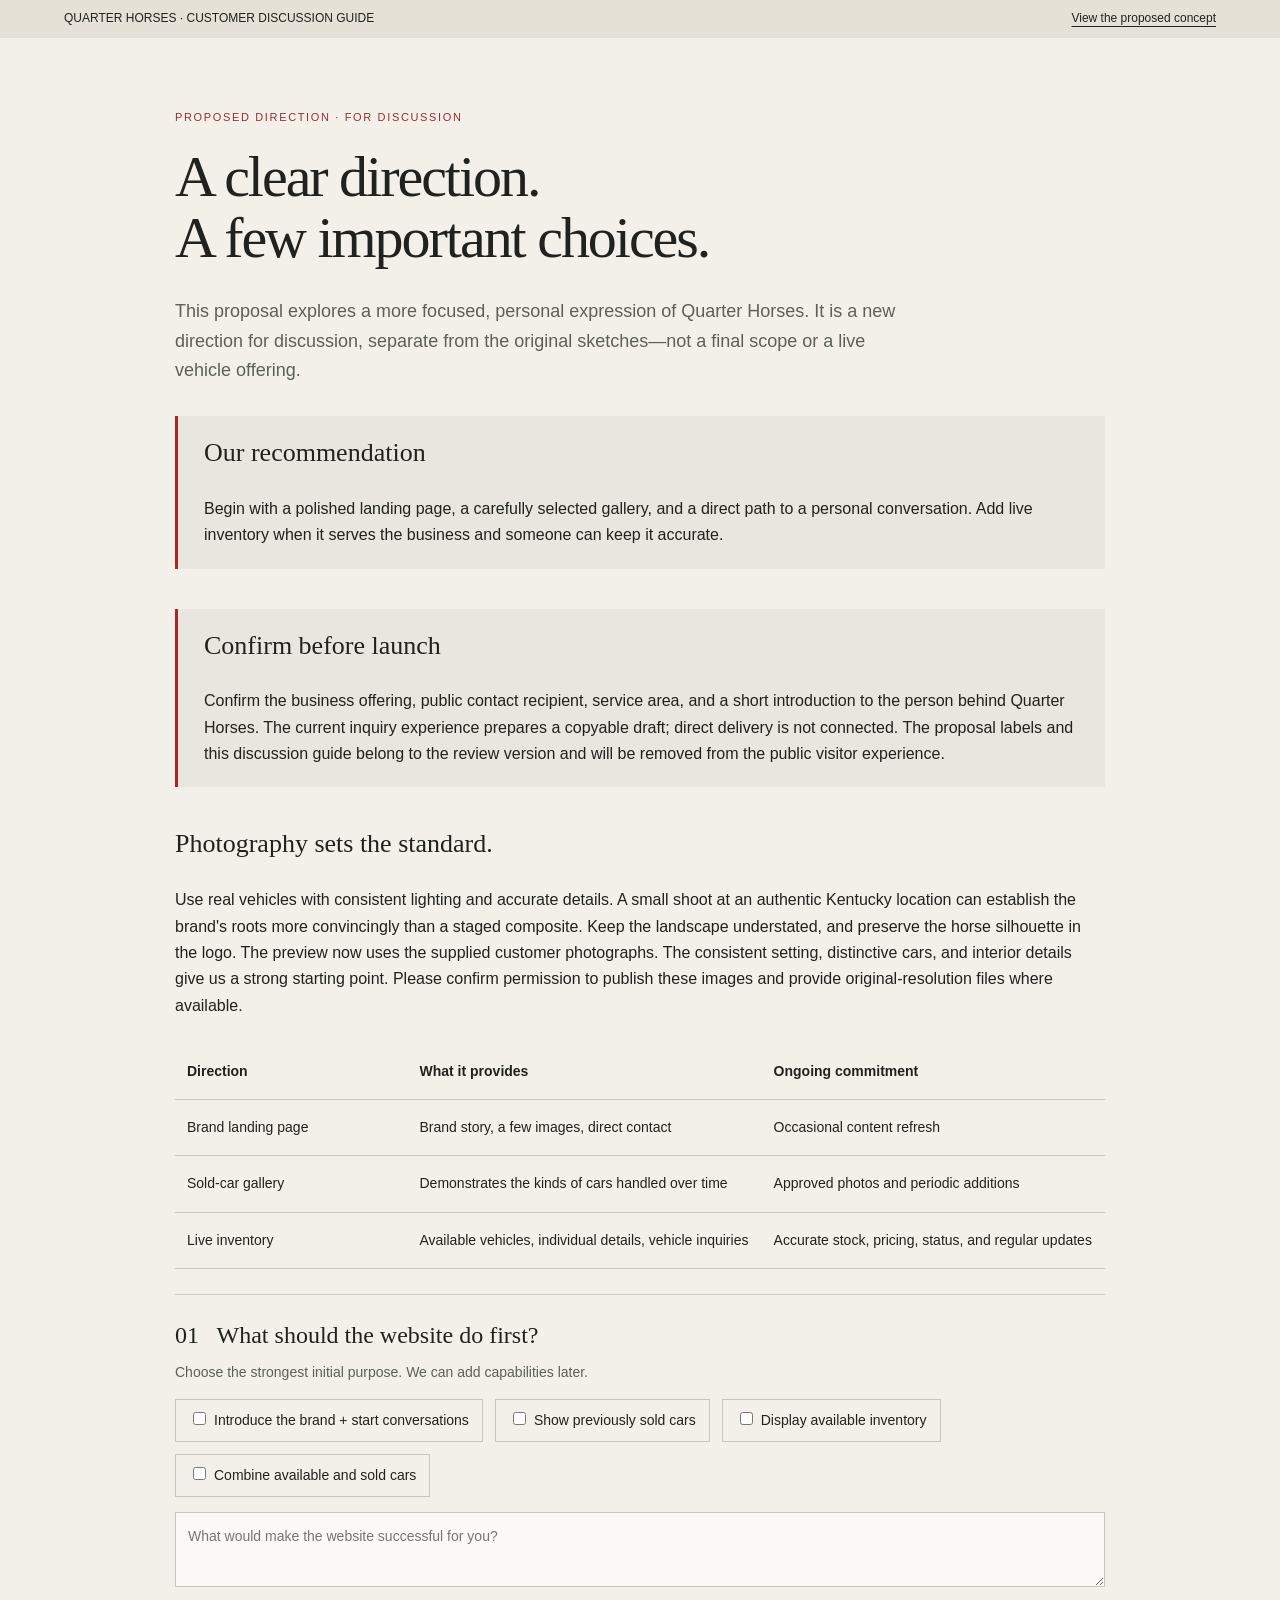
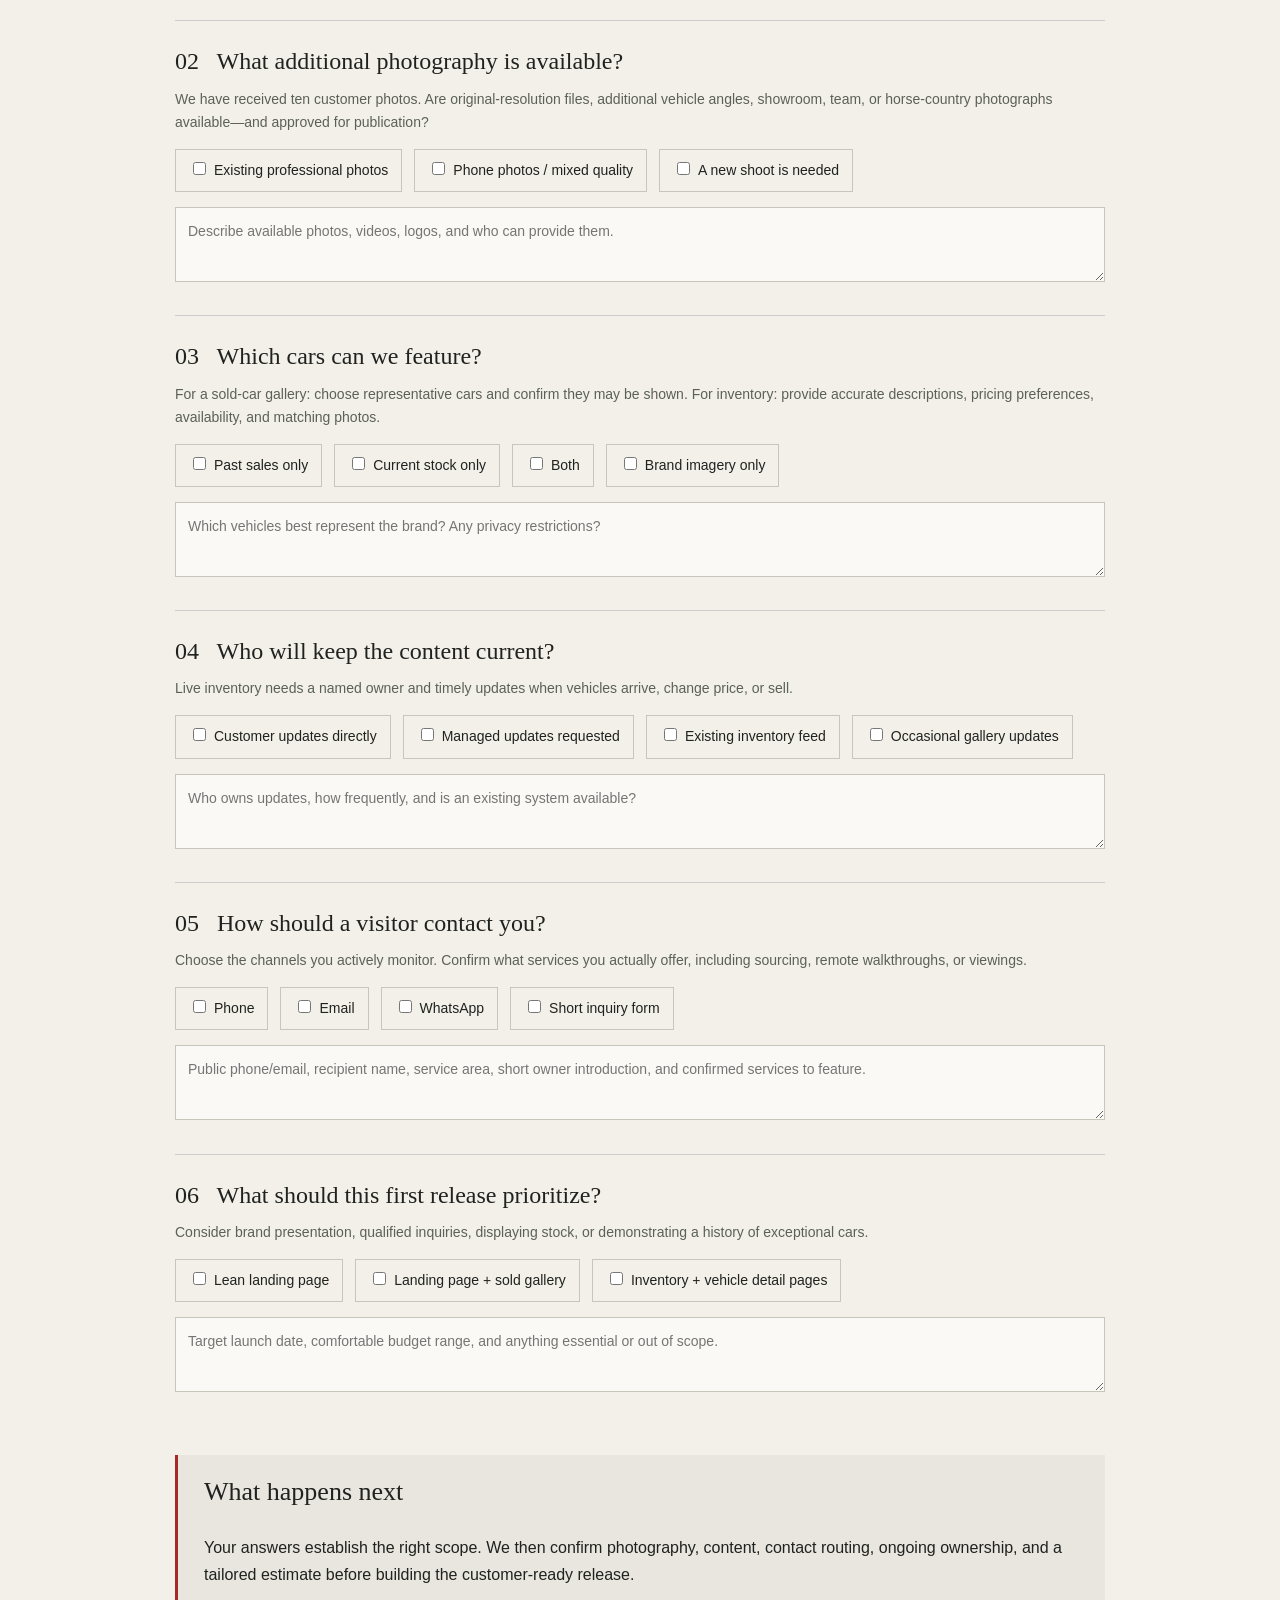
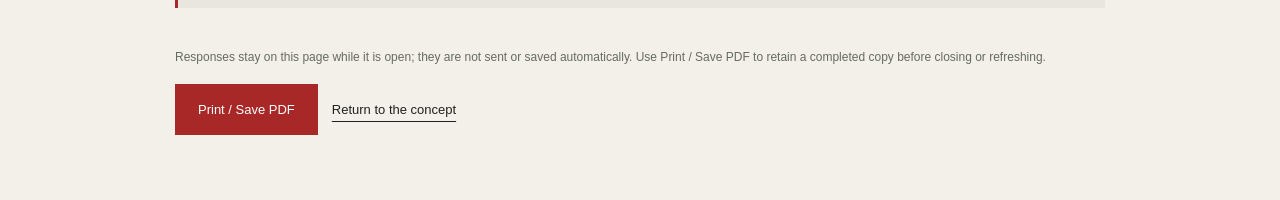
==== questionnaire.html @ f3ce4d05 "Update Quarter Horses with customer gallery and compact design Replace the homepage with the latest " ====
<!doctype html><html lang="en"><head><meta charset="utf-8"><meta name="viewport" content="width=device-width, initial-scale=1"><meta name="robots" content="noindex"><link rel="stylesheet" href="style.css"><title>Quarter Horses — Customer Discussion Guide</title></head><body><div class="review"><span>QUARTER HORSES · CUSTOMER DISCUSSION GUIDE</span><a href="index.html">View the proposed concept</a></div><main class="sheet"><span class="review-label">Proposed direction · For discussion</span><h1>A clear direction.<br>A few important choices.</h1><p class="lead">This proposal explores a more focused, personal expression of Quarter Horses. It is a new direction for discussion, separate from the original sketches—not a final scope or a live vehicle offering.</p><div class="recommend"><h3>Our recommendation</h3><p>Begin with a polished landing page, a carefully selected gallery, and a direct path to a personal conversation. Add live inventory when it serves the business and someone can keep it accurate.</p></div><div class="recommend"><h3>Confirm before launch</h3><p>Confirm the business offering, public contact recipient, service area, and a short introduction to the person behind Quarter Horses. The current inquiry experience prepares a copyable draft; direct delivery is not connected. The proposal labels and this discussion guide belong to the review version and will be removed from the public visitor experience.</p></div><h3>Photography sets the standard.</h3><p>Use real vehicles with consistent lighting and accurate details. A small shoot at an authentic Kentucky location can establish the brand's roots more convincingly than a staged composite. Keep the landscape understated, and preserve the horse silhouette in the logo. The preview now uses the supplied customer photographs. The consistent setting, distinctive cars, and interior details give us a strong starting point. Please confirm permission to publish these images and provide original-resolution files where available.</p><table class="scope"><thead><tr><th>Direction</th><th>What it provides</th><th>Ongoing commitment</th></tr></thead><tbody><tr><td>Brand landing page</td><td>Brand story, a few images, direct contact</td><td>Occasional content refresh</td></tr><tr><td>Sold-car gallery</td><td>Demonstrates the kinds of cars handled over time</td><td>Approved photos and periodic additions</td></tr><tr><td>Live inventory</td><td>Available vehicles, individual details, vehicle inquiries</td><td>Accurate stock, pricing, status, and regular updates</td></tr></tbody></table><section class="question" id="question-1"><h3>01 &nbsp; What should the website do first?</h3><p>Choose the strongest initial purpose. We can add capabilities later.</p><div class="choices"><label><input type="checkbox" name="q1" value="Introduce the brand + start conversations">Introduce the brand + start conversations</label><label><input type="checkbox" name="q1" value="Show previously sold cars">Show previously sold cars</label><label><input type="checkbox" name="q1" value="Display available inventory">Display available inventory</label><label><input type="checkbox" name="q1" value="Combine available and sold cars">Combine available and sold cars</label></div><textarea aria-label="Additional details for question 1" placeholder="What would make the website successful for you?"></textarea></section><section class="question" id="question-2"><h3>02 &nbsp; What additional photography is available?</h3><p>We have received ten customer photos. Are original-resolution files, additional vehicle angles, showroom, team, or horse-country photographs available—and approved for publication?</p><div class="choices"><label><input type="checkbox" name="q2" value="Existing professional photos">Existing professional photos</label><label><input type="checkbox" name="q2" value="Phone photos / mixed quality">Phone photos / mixed quality</label><label><input type="checkbox" name="q2" value="A new shoot is needed">A new shoot is needed</label></div><textarea aria-label="Additional details for question 2" placeholder="Describe available photos, videos, logos, and who can provide them."></textarea></section><section class="question" id="question-3"><h3>03 &nbsp; Which cars can we feature?</h3><p>For a sold-car gallery: choose representative cars and confirm they may be shown. For inventory: provide accurate descriptions, pricing preferences, availability, and matching photos.</p><div class="choices"><label><input type="checkbox" name="q3" value="Past sales only">Past sales only</label><label><input type="checkbox" name="q3" value="Current stock only">Current stock only</label><label><input type="checkbox" name="q3" value="Both">Both</label><label><input type="checkbox" name="q3" value="Brand imagery only">Brand imagery only</label></div><textarea aria-label="Additional details for question 3" placeholder="Which vehicles best represent the brand? Any privacy restrictions?"></textarea></section><section class="question" id="question-4"><h3>04 &nbsp; Who will keep the content current?</h3><p>Live inventory needs a named owner and timely updates when vehicles arrive, change price, or sell.</p><div class="choices"><label><input type="checkbox" name="q4" value="Customer updates directly">Customer updates directly</label><label><input type="checkbox" name="q4" value="Managed updates requested">Managed updates requested</label><label><input type="checkbox" name="q4" value="Existing inventory feed">Existing inventory feed</label><label><input type="checkbox" name="q4" value="Occasional gallery updates">Occasional gallery updates</label></div><textarea aria-label="Additional details for question 4" placeholder="Who owns updates, how frequently, and is an existing system available?"></textarea></section><section class="question" id="contact-question"><h3>05 &nbsp; How should a visitor contact you?</h3><p>Choose the channels you actively monitor. Confirm what services you actually offer, including sourcing, remote walkthroughs, or viewings.</p><div class="choices"><label><input type="checkbox" name="q5" value="Phone">Phone</label><label><input type="checkbox" name="q5" value="Email">Email</label><label><input type="checkbox" name="q5" value="WhatsApp">WhatsApp</label><label><input type="checkbox" name="q5" value="Short inquiry form">Short inquiry form</label></div><textarea aria-label="Additional details for question 5" placeholder="Public phone/email, recipient name, service area, short owner introduction, and confirmed services to feature."></textarea></section><section class="question" id="question-6"><h3>06 &nbsp; What should this first release prioritize?</h3><p>Consider brand presentation, qualified inquiries, displaying stock, or demonstrating a history of exceptional cars.</p><div class="choices"><label><input type="checkbox" name="q6" value="Lean landing page">Lean landing page</label><label><input type="checkbox" name="q6" value="Landing page + sold gallery">Landing page + sold gallery</label><label><input type="checkbox" name="q6" value="Inventory + vehicle detail pages">Inventory + vehicle detail pages</label></div><textarea aria-label="Additional details for question 6" placeholder="Target launch date, comfortable budget range, and anything essential or out of scope."></textarea></section><div class="recommend"><h3>What happens next</h3><p>Your answers establish the right scope. We then confirm photography, content, contact routing, ongoing ownership, and a tailored estimate before building the customer-ready release.</p></div><p class="note">Responses stay on this page while it is open; they are not sent or saved automatically. Use Print / Save PDF to retain a completed copy before closing or refreshing.</p><div class="print-actions actions"><button class="button" onclick="window.print()">Print / Save PDF</button><a href="index.html" class="textlink">Return to the concept</a></div></main></body></html>
---- style.css ----
*{box-sizing:border-box}html{scroll-behavior:smooth;scroll-padding-top:130px}body{margin:0;background:#f3f0e9;color:#20221f;font-family:Arial,sans-serif;font-size:16px;line-height:1.65}a{color:inherit}button,input,textarea{font:inherit}a:focus-visible,button:focus-visible,input:focus-visible,textarea:focus-visible{outline:3px solid #b92e2d;outline-offset:5px}.review{background:#e6e1d6;padding:9px 5%;font-size:12px;display:flex;justify-content:space-between;gap:12px}.review a{text-underline-offset:4px}header{position:sticky;top:0;z-index:10;background:#090a09;color:#f5f3ed;padding:16px 5%;display:flex;align-items:center;justify-content:space-between;gap:25px}header img{width:165px;display:block}nav{display:flex;gap:30px;align-items:center}nav a{text-decoration:none;font-size:13px}.outline{border:1px solid #777;padding:10px 18px}.hero{background:#141713;color:#f5f2eb;display:grid;grid-template-columns:46% 54%;min-height:650px}.hero-copy{padding:85px 10% 65px 11%;display:flex;flex-direction:column;justify-content:center}.eyebrow{text-transform:uppercase;letter-spacing:.2em;font-size:11px;font-weight:bold;color:#7c806e;margin:0 0 25px}.hero .eyebrow{color:#b7bba9}h1,h2,h3,p{margin-top:0}h1{font-family:Georgia,serif;font-size:clamp(48px,5.1vw,78px);line-height:1.06;font-weight:normal;letter-spacing:-.035em;margin-bottom:28px}h1 em{font-weight:normal;color:#d5d1c4}h2{font:normal clamp(34px,3.8vw,56px)/1.15 Georgia,serif;letter-spacing:-.025em}h3{font:normal 26px/1.3 Georgia,serif}.hero p:not(.eyebrow){max-width:340px;color:#c7c8c0}.hero-photo{position:relative;overflow:hidden}.hero-photo img{width:100%;height:100%;object-fit:cover;object-position:54% center}.photo-note{position:absolute;bottom:18px;left:22px;background:#111b;color:white;padding:5px 10px;font-size:10px;letter-spacing:.08em}.actions{display:flex;flex-wrap:wrap;gap:20px;align-items:center;margin-top:20px}.button{display:inline-block;background:#a82827;color:white;text-decoration:none;border:0;padding:15px 23px;cursor:pointer;font-size:13px}.textlink{font-size:13px;text-underline-offset:7px}.intro{display:flex;justify-content:space-between;gap:40px;padding:38px 6%;border-bottom:1px solid #d2d0c6}.intro p{margin:0;max-width:600px;font:21px/1.55 Georgia,serif}.intro span{font-size:11px;letter-spacing:.18em;text-transform:uppercase;align-self:center}.section{padding:85px 6%}.section-head{display:flex;justify-content:space-between;gap:35px;align-items:end;margin-bottom:35px}.section-head h2{margin-bottom:0}.section-head p{max-width:310px;color:#606259;font-size:14px}.gallery{display:grid;grid-template-columns:1fr 1fr;gap:28px}.gallery img{width:100%;height:320px;object-fit:cover}.caption{display:flex;justify-content:space-between;align-items:center;margin-top:16px}.caption h3{margin:0}.caption span{font-size:11px;text-transform:uppercase;letter-spacing:.13em}.note{font-size:12px;color:#666b61;margin-top:24px}.story{background:#e5e5da;display:grid;grid-template-columns:1fr 1fr;gap:80px}.story p{max-width:510px;color:#51564a}.story .statement{font:normal 27px/1.6 Georgia,serif;color:#333a2e}.contact{background:#20261e;color:#f5f2e9;text-align:center}.contact p{max-width:550px;margin:0 auto 25px;color:#c4c8bd}.contact .eyebrow{color:#b7beaa}.contact h2{max-width:750px;margin:0 auto 25px}footer{background:#090a09;color:#bbb;padding:30px 6%;display:flex;justify-content:space-between;gap:20px;align-items:center;font-size:11px}footer img{width:130px}.sheet{max-width:1000px;margin:auto;padding:65px 35px}.sheet h1{font-size:58px;max-width:750px}.lead{font-size:18px;color:#5b6155;max-width:750px}.recommend{border-left:3px solid #a82827;padding:20px 26px;background:#e8e6de;margin:30px 0 40px}.recommend p{margin:0}.question{padding:25px 0;border-top:1px solid #ccc}.question h3{font-size:24px;margin-bottom:10px}.question p{font-size:14px;color:#5b6155}.choices{display:flex;gap:12px;flex-wrap:wrap;margin:15px 0}.choices label{border:1px solid #c6c6bb;padding:9px 13px;cursor:pointer;font-size:14px}.choices input{accent-color:#a82827;margin-right:8px}textarea{width:100%;min-height:75px;border:1px solid #c6c6bb;background:#faf9f5;padding:12px;color:#20221f;font-size:14px;resize:vertical}.scope{width:100%;border-collapse:collapse;font-size:14px;margin:25px 0}.scope th,.scope td{padding:16px 12px;text-align:left;border-bottom:1px solid #c9c9be;vertical-align:top}.scope th{font-weight:bold}.scope td:first-child{width:25%}dialog{max-width:500px;background:#f3f0e9;border:0;padding:35px;box-shadow:0 20px 100px #0005}dialog::backdrop{background:#0009}dialog button{margin-top:15px}.review-label{display:inline-block;color:#95302b;font-size:11px;text-transform:uppercase;letter-spacing:.15em;margin-bottom:20px}@media(max-width:760px){header{padding:12px 5%}header img{width:125px}nav{gap:15px}nav a{font-size:12px}nav .outline{display:none}.hero{grid-template-columns:1fr}.hero-copy{padding:55px 7%}.hero-photo{height:350px}.intro{display:block}.intro span{display:block;margin-top:20px}.section{padding:55px 7%}.section-head{display:block}.section-head p{margin-top:20px}.gallery{grid-template-columns:1fr}.gallery img{height:260px}.story{grid-template-columns:1fr;gap:15px}.sheet{padding:45px 22px}.sheet h1{font-size:43px}.review{font-size:10px}footer{flex-wrap:wrap}.scope{font-size:12px}.scope td,.scope th{padding:10px 7px}}@media print{header,.review,.print-actions,footer{display:none}.sheet{padding:0;max-width:none}body{background:white;font-size:11px}.sheet h1{font-size:30px}.question{break-inside:avoid;padding:13px 0}.question h3{font-size:19px}textarea{min-height:45px}.recommend{margin:15px 0}.choices{margin:7px 0}.scope{font-size:11px}a{text-decoration:none}}@media(min-width:761px){.hero{height:650px;min-height:0}.hero-photo{min-height:0}.hero-photo img{position:absolute;inset:0;object-position:54% 66%}}header,footer{background:#000}

.hero{grid-template-columns:38% 62%;height:auto;min-height:0;align-items:center;background:#141713}.hero-copy{padding:60px 10% 60px 13%}.hero-photo img{position:static;display:block;width:100%;height:auto;object-fit:contain}.hero-photo{width:100%;background:#141713}.hero h1{font-size:clamp(42px,4.6vw,70px)}.gallery img{height:auto;aspect-ratio:4/3;object-fit:contain;background:#e6e3db;display:block}.photo-open{display:block;width:100%;padding:0;border:0;background:none;cursor:zoom-in}.caption{align-items:start;gap:16px}.caption span{text-align:right;font-size:10px}.thumbs{display:flex;gap:10px;margin-top:16px}.thumb{border:1px solid #c7c8bb;padding:3px;background:transparent;cursor:pointer;width:75px}.thumb[aria-pressed=true]{border-color:#a82827}.thumb img{width:100%;aspect-ratio:4/3;object-fit:cover}.customer-card:last-child{grid-column:1/-1;max-width:760px;width:100%;justify-self:center}.customer-card{margin-bottom:24px}#photoDialog{max-width:95vw;width:1100px;max-height:95vh;padding:16px;background:#121512;color:white}#photoDialog img{width:100%;height:75vh;object-fit:contain;display:block}#photoDialog button{margin:0 0 12px}#photoCaption{font-size:13px;margin:10px 0 0}@media(max-width:760px){.hero{grid-template-columns:1fr}.hero-copy{padding:45px 7%}.hero-photo{height:auto}.hero-photo img{height:auto}.hero h1{font-size:52px}.photo-note{font-size:9px}.customer-card:last-child{grid-column:auto}.caption{flex-wrap:wrap}}
.skip{position:fixed;top:-100px;left:20px;z-index:50;background:white;padding:12px}.skip:focus{top:10px}nav a[aria-current]{text-decoration:underline;text-underline-offset:8px}.gallery-notice{font-size:14px;max-width:800px;border-left:3px solid #a82827;padding:14px 20px;background:#e8e5dc;margin-bottom:32px}.card-status{font-size:12px;color:#555c50;margin:12px 0 6px}.card-inquiry,#photoInquiry{border:0;background:transparent;padding:8px 0;cursor:pointer;text-decoration:underline;color:inherit}.thumb[aria-pressed=true]{outline:2px solid #a82827;outline-offset:2px}.process ol{list-style:none;counter-reset:step;display:grid;grid-template-columns:repeat(3,1fr);gap:35px;padding:0}.process li{counter-increment:step;border-top:1px solid #bbbfb1;padding-top:20px}.process li:before{content:'0' counter(step);color:#8a2423;font-size:13px}.process h3{font-size:23px;margin:15px 0}.process p{font-size:14px;color:#51564a}.photo-toolbar,.photo-controls{display:flex;align-items:center;justify-content:space-between;gap:15px}.photo-toolbar h3{margin:0;font-size:23px}#photoDialog img{height:60vh}#photoDialog .button{margin:0}#photoCount{font-size:13px}.photo-controls{margin-top:15px}button:disabled{opacity:.4;cursor:default}#inquiryDialog{width:500px;max-width:calc(100vw - 30px);max-height:90vh}#inquiryDialog label{display:block;font-size:13px;font-weight:bold;margin:18px 0 6px}select{width:100%;font:inherit;padding:10px;background:white;border:1px solid #a9ad9e}.dialog-close{float:right;border:0;background:none;text-decoration:underline;cursor:pointer}#copyStatus{font-size:13px;margin:18px 0 0}select:focus-visible{outline:3px solid #a82827;outline-offset:3px}.eyebrow{color:#60664f}.contact .note{color:#c4c8bd}@media(max-width:760px){.process ol{grid-template-columns:1fr}.photo-toolbar{align-items:flex-start}#photoDialog img{height:50vh}.photo-controls .button{padding:12px}.photo-toolbar h3{font-size:20px}nav{gap:12px}.review{flex-wrap:wrap}}@media(prefers-reduced-motion:reduce){html{scroll-behavior:auto}}
/* Compact gallery presentation */
html{scroll-padding-top:90px}header{padding:12px 4%;gap:16px}header img{width:145px}nav{gap:24px}.hero{grid-template-columns:32% 68%}.hero-copy{padding:32px 10% 32px 13%}.hero h1{font-size:clamp(40px,4.7vw,66px);margin-bottom:16px}.hero p:not(.eyebrow){font-size:14px;margin-bottom:8px}.hero-photo img{height:420px;object-fit:cover;object-position:center 60%}.actions{gap:14px;margin-top:16px}.section{padding:32px 4%}.section-head{margin-bottom:18px}.section-head h2{font-size:32px}.gallery{gap:24px}.customer-card{margin:0}.customer-card:last-child{grid-column:auto;max-width:none;justify-self:stretch}.gallery img{aspect-ratio:3/2;object-fit:contain;background:#e6e3db}.caption{margin-top:10px}.caption h3{font-size:23px}.thumbs{gap:8px;margin-top:10px}.thumb{width:60px}.thumb img{aspect-ratio:4/3;object-fit:cover}.card-status{display:inline-block;margin:8px 14px 0 0}.card-inquiry{padding:6px 0}.contact{display:flex;justify-content:space-between;align-items:center;gap:20px;text-align:left;padding:26px 4%;margin-top:8px}.contact h2{font-size:30px;margin:0}.contact .button{flex-shrink:0}footer{padding:18px 4%}footer img{width:110px}@media(max-width:760px){.hero{grid-template-columns:1fr}.hero-copy{padding:24px 5%}.hero h1{font-size:42px;line-height:1}.hero h1 br{display:none}.hero h1 br:after{content:' '}.hero-photo img{height:auto;object-fit:contain}.section{padding:24px 5%}.gallery{gap:22px}.gallery img{aspect-ratio:4/3}.thumb img{aspect-ratio:4/3}.contact{padding:22px 5%}.hero .actions{margin-top:10px}nav .outline{display:block;padding:8px 10px}header img{width:120px}nav{gap:12px}.contact h2{font-size:26px}}
.site-footer{display:block;padding:22px 4% 16px;background:#000;color:#bdbdbd}.footer-top{display:flex;align-items:center;justify-content:space-between;gap:24px;margin-bottom:18px}.footer-top img{width:120px}.social-links{display:flex;gap:10px}.social-icon{display:grid;place-items:center;background:transparent;color:#ddd;border:1px solid #444;width:40px;height:40px;padding:9px;cursor:pointer}.social-icon:hover{color:white;border-color:#aaa}.social-icon svg{width:21px;height:21px}.footer-links{display:flex;gap:10px 22px;flex-wrap:wrap;align-items:center;border-top:1px solid #333;padding-top:16px}.footer-links a{display:inline-flex;align-items:center;gap:5px;font-size:11px;text-decoration:none;line-height:1.5}.footer-links a:hover{text-decoration:underline;text-underline-offset:3px}.ad-icon{width:16px;height:16px;flex-shrink:0}.footer-bottom{margin-top:15px;font-size:11px;color:#999}.information-page{max-width:1000px;margin:auto;padding:50px 5%;min-height:45vh}.information-page h1{font-size:clamp(30px,4vw,48px);margin:24px 0 16px}.information-page p{color:#555}#socialDialog{width:420px;max-width:calc(100vw - 32px)}@media(max-width:760px){.footer-links{gap:12px 18px}.footer-top{margin-bottom:14px}.site-footer{padding:20px 5%}.footer-links a{font-size:12px}}
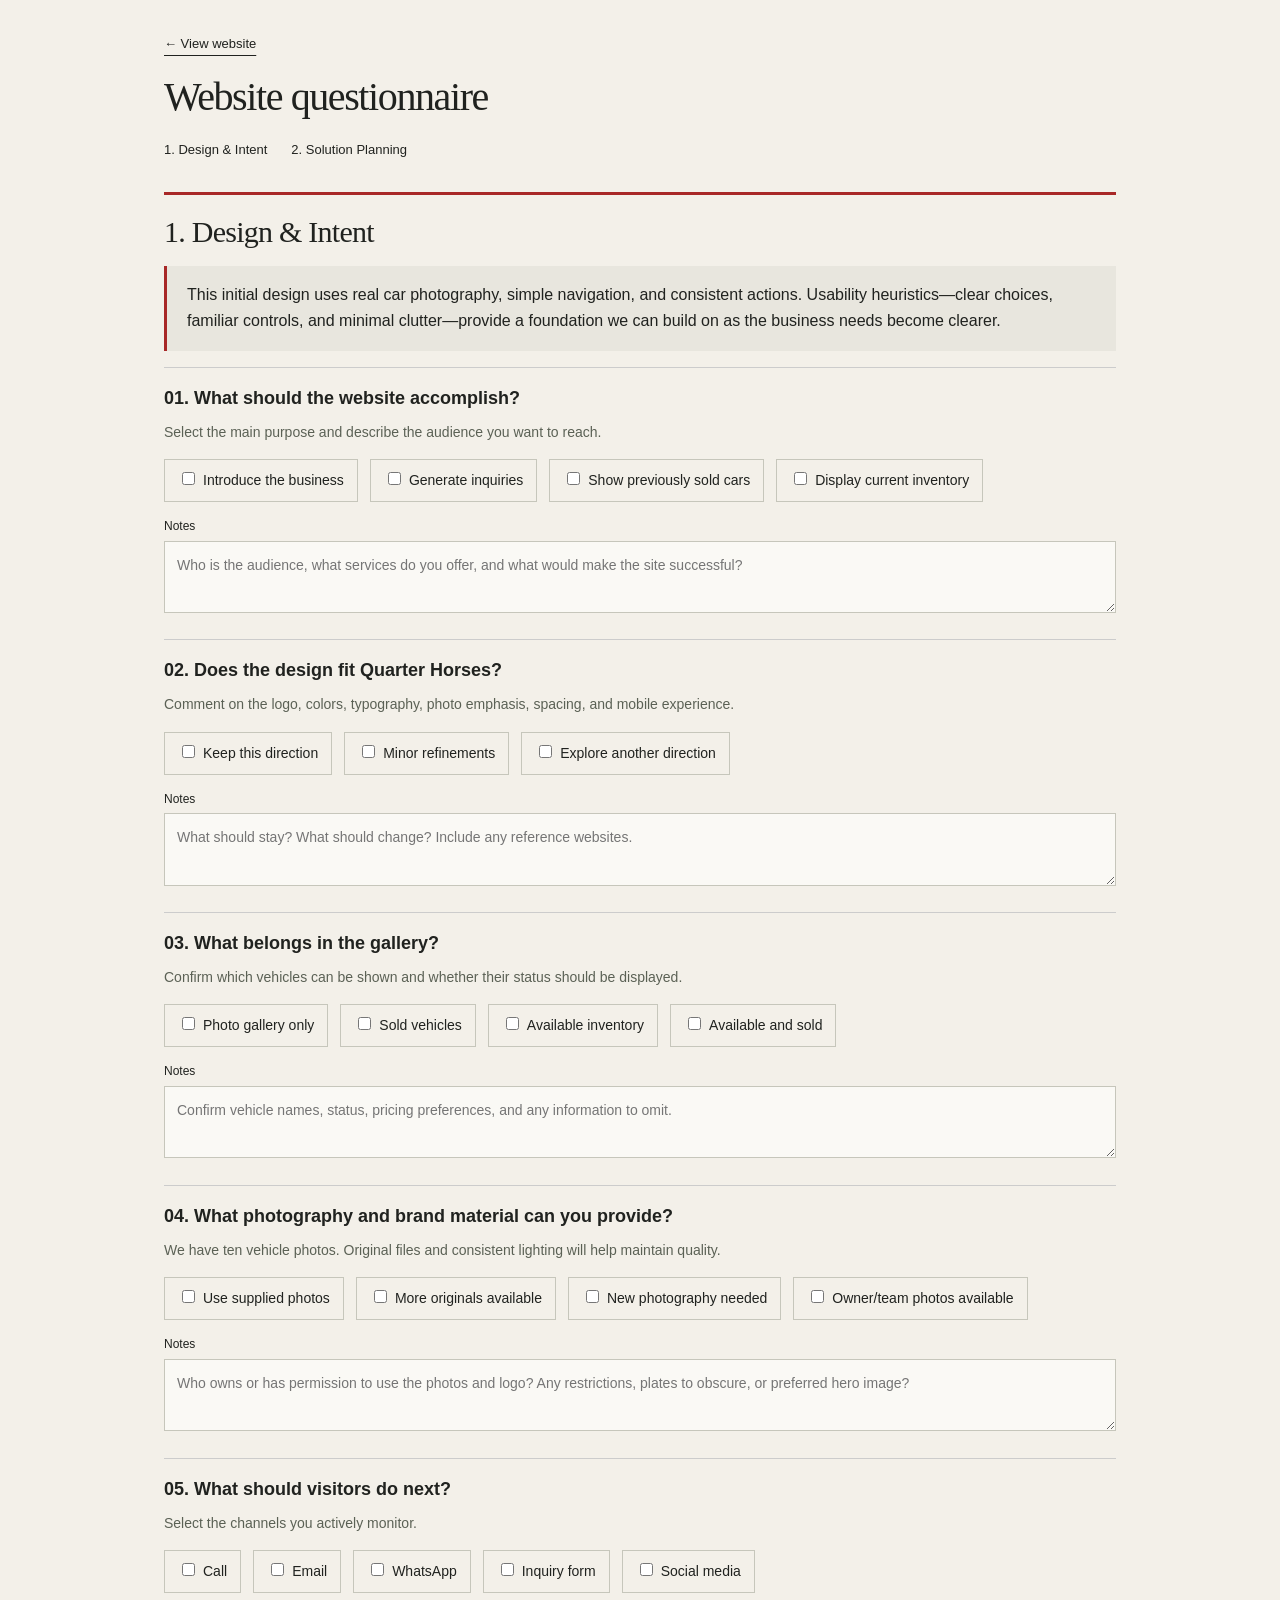
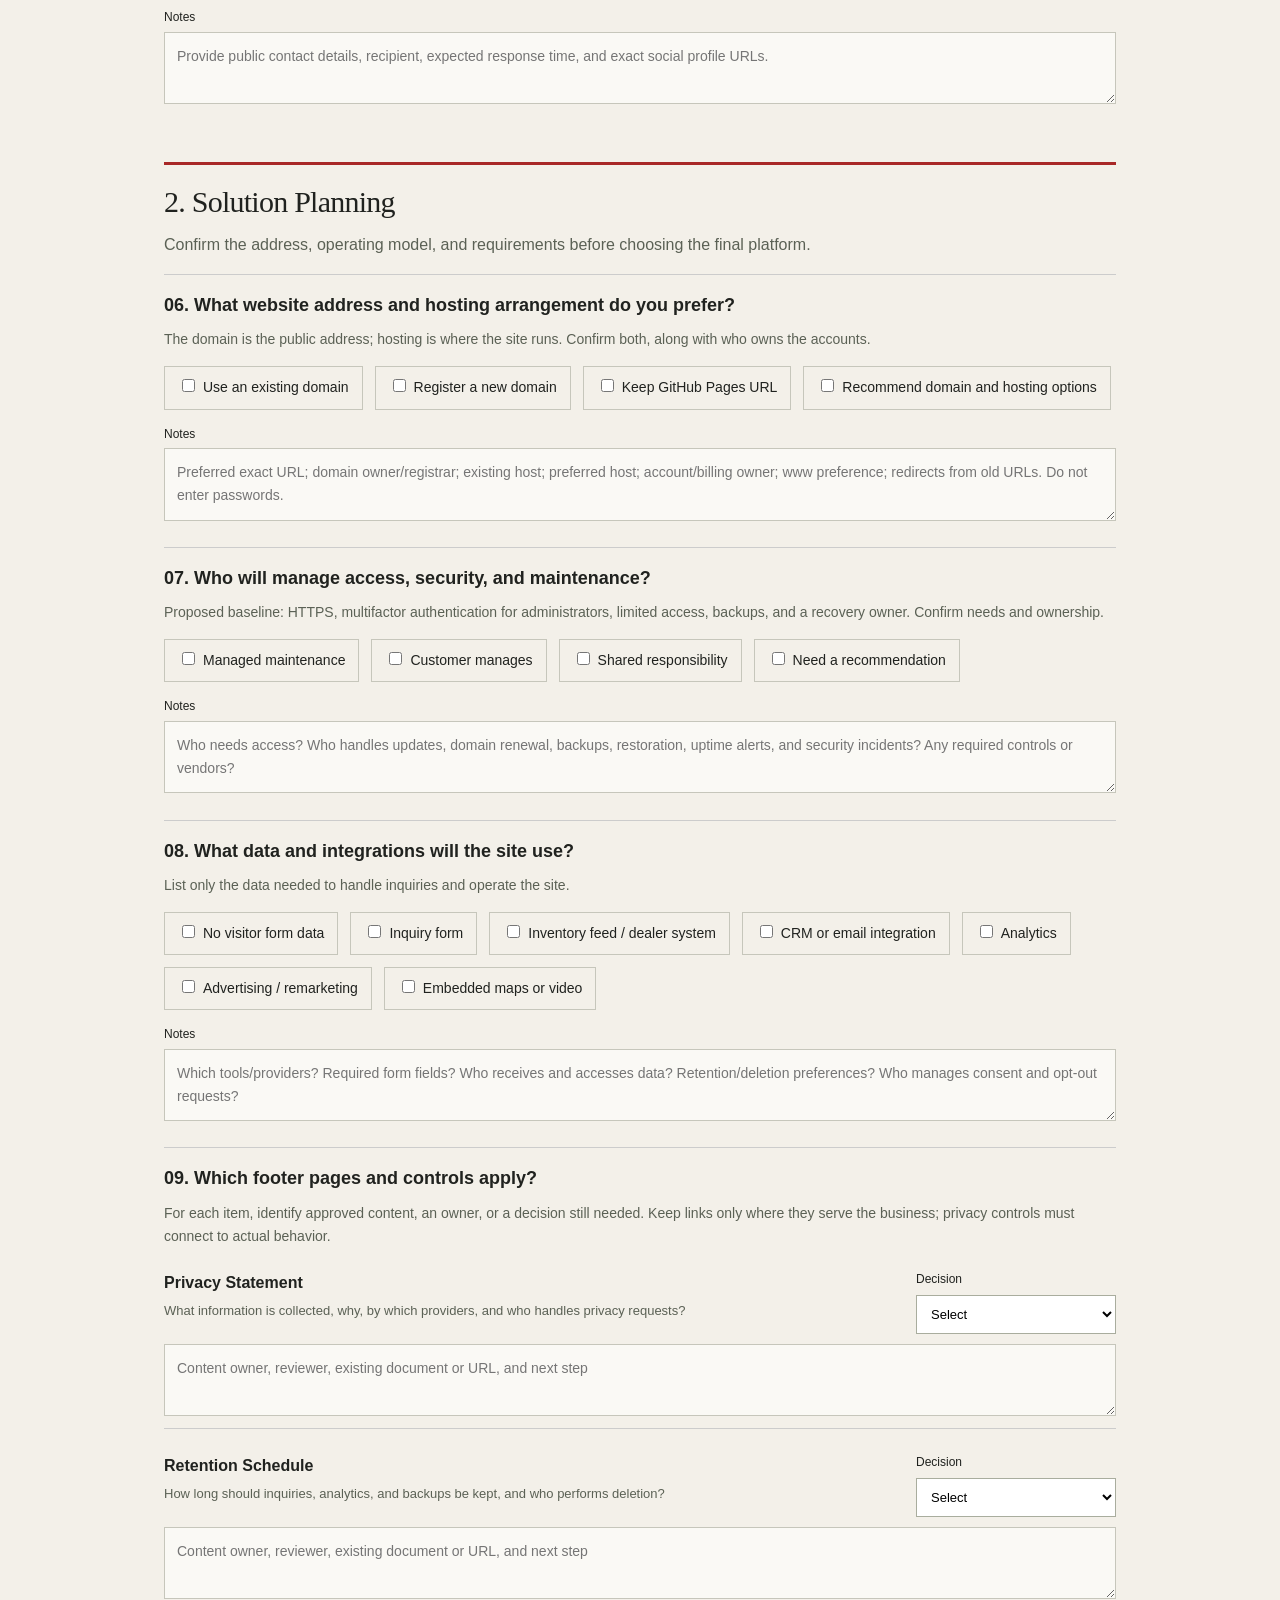
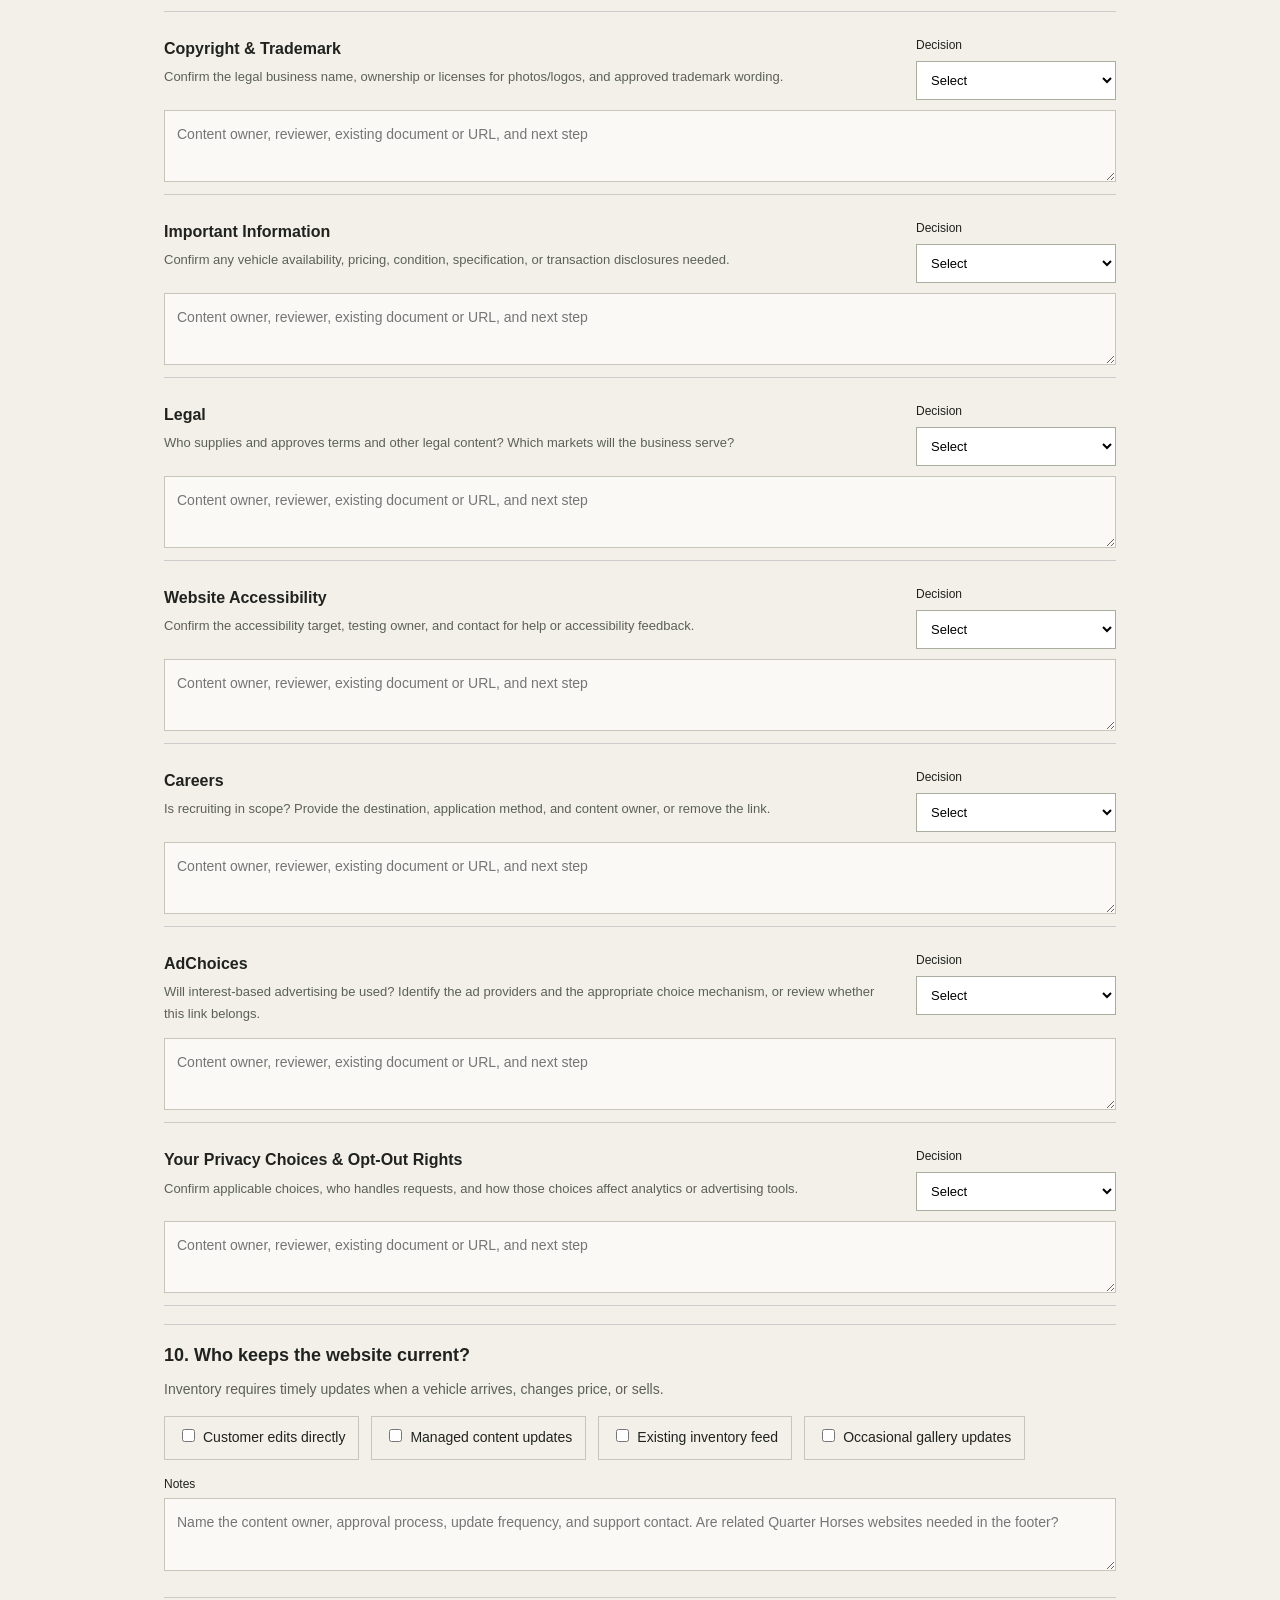
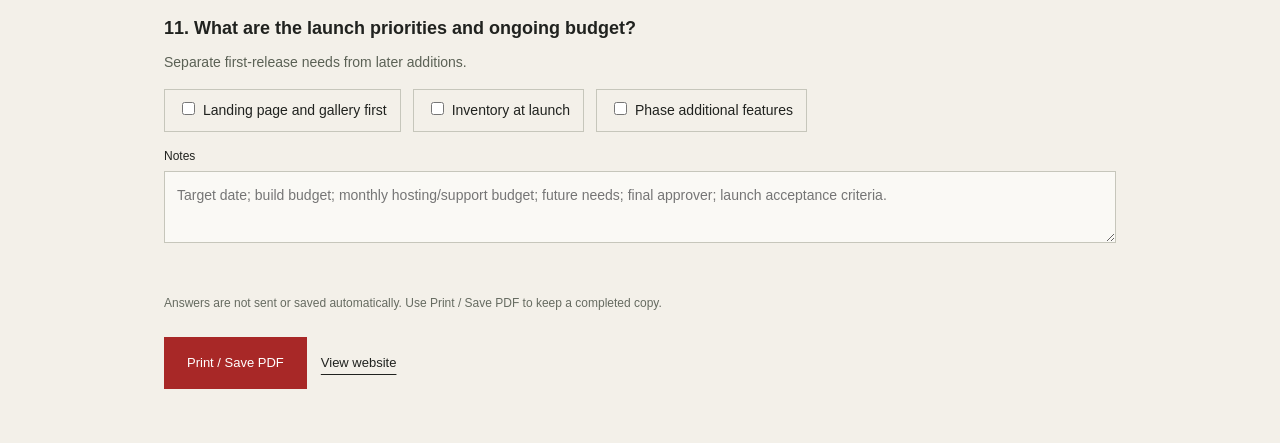
==== commit 1182c92e: "Split questionnaire into design and solution planning" ====
--- a/questionnaire.html
+++ b/questionnaire.html
@@ -1 +1 @@
-<!doctype html><html lang="en"><head><meta charset="utf-8"><meta name="viewport" content="width=device-width, initial-scale=1"><meta name="robots" content="noindex"><link rel="stylesheet" href="style.css"><title>Quarter Horses — Customer Discussion Guide</title></head><body><div class="review"><span>QUARTER HORSES · CUSTOMER DISCUSSION GUIDE</span><a href="index.html">View the proposed concept</a></div><main class="sheet"><span class="review-label">Proposed direction · For discussion</span><h1>A clear direction.<br>A few important choices.</h1><p class="lead">This proposal explores a more focused, personal expression of Quarter Horses. It is a new direction for discussion, separate from the original sketches—not a final scope or a live vehicle offering.</p><div class="recommend"><h3>Our recommendation</h3><p>Begin with a polished landing page, a carefully selected gallery, and a direct path to a personal conversation. Add live inventory when it serves the business and someone can keep it accurate.</p></div><div class="recommend"><h3>Confirm before launch</h3><p>Confirm the business offering, public contact recipient, service area, and a short introduction to the person behind Quarter Horses. The current inquiry experience prepares a copyable draft; direct delivery is not connected. The proposal labels and this discussion guide belong to the review version and will be removed from the public visitor experience.</p></div><h3>Photography sets the standard.</h3><p>Use real vehicles with consistent lighting and accurate details. A small shoot at an authentic Kentucky location can establish the brand's roots more convincingly than a staged composite. Keep the landscape understated, and preserve the horse silhouette in the logo. The preview now uses the supplied customer photographs. The consistent setting, distinctive cars, and interior details give us a strong starting point. Please confirm permission to publish these images and provide original-resolution files where available.</p><table class="scope"><thead><tr><th>Direction</th><th>What it provides</th><th>Ongoing commitment</th></tr></thead><tbody><tr><td>Brand landing page</td><td>Brand story, a few images, direct contact</td><td>Occasional content refresh</td></tr><tr><td>Sold-car gallery</td><td>Demonstrates the kinds of cars handled over time</td><td>Approved photos and periodic additions</td></tr><tr><td>Live inventory</td><td>Available vehicles, individual details, vehicle inquiries</td><td>Accurate stock, pricing, status, and regular updates</td></tr></tbody></table><section class="question" id="question-1"><h3>01 &nbsp; What should the website do first?</h3><p>Choose the strongest initial purpose. We can add capabilities later.</p><div class="choices"><label><input type="checkbox" name="q1" value="Introduce the brand + start conversations">Introduce the brand + start conversations</label><label><input type="checkbox" name="q1" value="Show previously sold cars">Show previously sold cars</label><label><input type="checkbox" name="q1" value="Display available inventory">Display available inventory</label><label><input type="checkbox" name="q1" value="Combine available and sold cars">Combine available and sold cars</label></div><textarea aria-label="Additional details for question 1" placeholder="What would make the website successful for you?"></textarea></section><section class="question" id="question-2"><h3>02 &nbsp; What additional photography is available?</h3><p>We have received ten customer photos. Are original-resolution files, additional vehicle angles, showroom, team, or horse-country photographs available—and approved for publication?</p><div class="choices"><label><input type="checkbox" name="q2" value="Existing professional photos">Existing professional photos</label><label><input type="checkbox" name="q2" value="Phone photos / mixed quality">Phone photos / mixed quality</label><label><input type="checkbox" name="q2" value="A new shoot is needed">A new shoot is needed</label></div><textarea aria-label="Additional details for question 2" placeholder="Describe available photos, videos, logos, and who can provide them."></textarea></section><section class="question" id="question-3"><h3>03 &nbsp; Which cars can we feature?</h3><p>For a sold-car gallery: choose representative cars and confirm they may be shown. For inventory: provide accurate descriptions, pricing preferences, availability, and matching photos.</p><div class="choices"><label><input type="checkbox" name="q3" value="Past sales only">Past sales only</label><label><input type="checkbox" name="q3" value="Current stock only">Current stock only</label><label><input type="checkbox" name="q3" value="Both">Both</label><label><input type="checkbox" name="q3" value="Brand imagery only">Brand imagery only</label></div><textarea aria-label="Additional details for question 3" placeholder="Which vehicles best represent the brand? Any privacy restrictions?"></textarea></section><section class="question" id="question-4"><h3>04 &nbsp; Who will keep the content current?</h3><p>Live inventory needs a named owner and timely updates when vehicles arrive, change price, or sell.</p><div class="choices"><label><input type="checkbox" name="q4" value="Customer updates directly">Customer updates directly</label><label><input type="checkbox" name="q4" value="Managed updates requested">Managed updates requested</label><label><input type="checkbox" name="q4" value="Existing inventory feed">Existing inventory feed</label><label><input type="checkbox" name="q4" value="Occasional gallery updates">Occasional gallery updates</label></div><textarea aria-label="Additional details for question 4" placeholder="Who owns updates, how frequently, and is an existing system available?"></textarea></section><section class="question" id="contact-question"><h3>05 &nbsp; How should a visitor contact you?</h3><p>Choose the channels you actively monitor. Confirm what services you actually offer, including sourcing, remote walkthroughs, or viewings.</p><div class="choices"><label><input type="checkbox" name="q5" value="Phone">Phone</label><label><input type="checkbox" name="q5" value="Email">Email</label><label><input type="checkbox" name="q5" value="WhatsApp">WhatsApp</label><label><input type="checkbox" name="q5" value="Short inquiry form">Short inquiry form</label></div><textarea aria-label="Additional details for question 5" placeholder="Public phone/email, recipient name, service area, short owner introduction, and confirmed services to feature."></textarea></section><section class="question" id="question-6"><h3>06 &nbsp; What should this first release prioritize?</h3><p>Consider brand presentation, qualified inquiries, displaying stock, or demonstrating a history of exceptional cars.</p><div class="choices"><label><input type="checkbox" name="q6" value="Lean landing page">Lean landing page</label><label><input type="checkbox" name="q6" value="Landing page + sold gallery">Landing page + sold gallery</label><label><input type="checkbox" name="q6" value="Inventory + vehicle detail pages">Inventory + vehicle detail pages</label></div><textarea aria-label="Additional details for question 6" placeholder="Target launch date, comfortable budget range, and anything essential or out of scope."></textarea></section><div class="recommend"><h3>What happens next</h3><p>Your answers establish the right scope. We then confirm photography, content, contact routing, ongoing ownership, and a tailored estimate before building the customer-ready release.</p></div><p class="note">Responses stay on this page while it is open; they are not sent or saved automatically. Use Print / Save PDF to retain a completed copy before closing or refreshing.</p><div class="print-actions actions"><button class="button" onclick="window.print()">Print / Save PDF</button><a href="index.html" class="textlink">Return to the concept</a></div></main></body></html>+<!doctype html><html lang="en"><head><meta charset="utf-8"><meta name="viewport" content="width=device-width,initial-scale=1"><meta name="robots" content="noindex"><link rel="stylesheet" href="style.css"><title>Quarter Horses — Design & Solution Questionnaire</title><style>.sheet{max-width:1000px;padding:30px 24px}.sheet h1{font-size:40px;margin:20px 0}.sheet h2{font-size:30px;margin:0 0 12px}.part{margin-top:32px;border-top:3px solid #a82827;padding-top:20px}.question{padding:18px 0}.question h3{font:600 18px/1.4 Arial,sans-serif}.question p{margin-bottom:10px}.field-label{display:block;font-size:12px;margin:8px 0 4px}.sheet textarea{min-height:65px}.sheet .recommend{margin:16px 0;padding:16px 20px}.policy-list{display:grid;gap:12px}.policy-item{border-bottom:1px solid #ccc;padding:12px 0;display:grid;grid-template-columns:1fr 200px;gap:10px 20px}.policy-item p{margin:4px 0;font-size:13px}.policy-item label{font-size:12px}.policy-item select{margin-top:5px;font-size:13px}.policy-item textarea{grid-column:1/-1;min-height:44px}.part-nav{display:flex;gap:24px;font-size:14px}.print-actions{margin:24px 0}.sheet .lead{font-size:16px}@media(max-width:600px){.policy-item{grid-template-columns:1fr}.sheet h1{font-size:32px}.part-nav{flex-wrap:wrap;gap:10px}.choices{gap:8px}.choices label{padding:7px 9px}}@media print{.part-nav,.back-link{display:none}.sheet{padding:0}.sheet h1{font-size:26px}.part{margin-top:18px}.question,.policy-item{break-inside:avoid}.policy-item{grid-template-columns:1fr 180px}.sheet textarea{min-height:40px}.choices label{padding:4px 7px}.question{padding:10px 0}}</style></head><body><main class="sheet"><a class="textlink back-link" href="index.html">← View website</a><h1>Website questionnaire</h1><nav class="part-nav" aria-label="Questionnaire sections"><a href="#design">1. Design & Intent</a><a href="#solution">2. Solution Planning</a></nav><section class="part" id="design"><h2>1. Design & Intent</h2><div class="recommend"><p>This initial design uses real car photography, simple navigation, and consistent actions. Usability heuristics—clear choices, familiar controls, and minimal clutter—provide a foundation we can build on as the business needs become clearer.</p></div><section class="question"><h3>01. What should the website accomplish?</h3><p>Select the main purpose and describe the audience you want to reach.</p><div class="choices"><label><input type="checkbox" name="q1" value="Introduce the business">Introduce the business</label><label><input type="checkbox" name="q1" value="Generate inquiries">Generate inquiries</label><label><input type="checkbox" name="q1" value="Show previously sold cars">Show previously sold cars</label><label><input type="checkbox" name="q1" value="Display current inventory">Display current inventory</label></div><label class="field-label" for="q1-notes">Notes</label><textarea id="q1-notes" placeholder="Who is the audience, what services do you offer, and what would make the site successful?"></textarea></section><section class="question"><h3>02. Does the design fit Quarter Horses?</h3><p>Comment on the logo, colors, typography, photo emphasis, spacing, and mobile experience.</p><div class="choices"><label><input type="checkbox" name="q2" value="Keep this direction">Keep this direction</label><label><input type="checkbox" name="q2" value="Minor refinements">Minor refinements</label><label><input type="checkbox" name="q2" value="Explore another direction">Explore another direction</label></div><label class="field-label" for="q2-notes">Notes</label><textarea id="q2-notes" placeholder="What should stay? What should change? Include any reference websites."></textarea></section><section class="question"><h3>03. What belongs in the gallery?</h3><p>Confirm which vehicles can be shown and whether their status should be displayed.</p><div class="choices"><label><input type="checkbox" name="q3" value="Photo gallery only">Photo gallery only</label><label><input type="checkbox" name="q3" value="Sold vehicles">Sold vehicles</label><label><input type="checkbox" name="q3" value="Available inventory">Available inventory</label><label><input type="checkbox" name="q3" value="Available and sold">Available and sold</label></div><label class="field-label" for="q3-notes">Notes</label><textarea id="q3-notes" placeholder="Confirm vehicle names, status, pricing preferences, and any information to omit."></textarea></section><section class="question"><h3>04. What photography and brand material can you provide?</h3><p>We have ten vehicle photos. Original files and consistent lighting will help maintain quality.</p><div class="choices"><label><input type="checkbox" name="q4" value="Use supplied photos">Use supplied photos</label><label><input type="checkbox" name="q4" value="More originals available">More originals available</label><label><input type="checkbox" name="q4" value="New photography needed">New photography needed</label><label><input type="checkbox" name="q4" value="Owner/team photos available">Owner/team photos available</label></div><label class="field-label" for="q4-notes">Notes</label><textarea id="q4-notes" placeholder="Who owns or has permission to use the photos and logo? Any restrictions, plates to obscure, or preferred hero image?"></textarea></section><section class="question"><h3>05. What should visitors do next?</h3><p>Select the channels you actively monitor.</p><div class="choices"><label><input type="checkbox" name="q5" value="Call">Call</label><label><input type="checkbox" name="q5" value="Email">Email</label><label><input type="checkbox" name="q5" value="WhatsApp">WhatsApp</label><label><input type="checkbox" name="q5" value="Inquiry form">Inquiry form</label><label><input type="checkbox" name="q5" value="Social media">Social media</label></div><label class="field-label" for="q5-notes">Notes</label><textarea id="q5-notes" placeholder="Provide public contact details, recipient, expected response time, and exact social profile URLs."></textarea></section></section><section class="part" id="solution"><h2>2. Solution Planning</h2><p class="lead">Confirm the address, operating model, and requirements before choosing the final platform.</p><section class="question"><h3>06. What website address and hosting arrangement do you prefer?</h3><p>The domain is the public address; hosting is where the site runs. Confirm both, along with who owns the accounts.</p><div class="choices"><label><input type="checkbox" name="q6" value="Use an existing domain">Use an existing domain</label><label><input type="checkbox" name="q6" value="Register a new domain">Register a new domain</label><label><input type="checkbox" name="q6" value="Keep GitHub Pages URL">Keep GitHub Pages URL</label><label><input type="checkbox" name="q6" value="Recommend domain and hosting options">Recommend domain and hosting options</label></div><label class="field-label" for="q6-notes">Notes</label><textarea id="q6-notes" placeholder="Preferred exact URL; domain owner/registrar; existing host; preferred host; account/billing owner; www preference; redirects from old URLs. Do not enter passwords."></textarea></section><section class="question"><h3>07. Who will manage access, security, and maintenance?</h3><p>Proposed baseline: HTTPS, multifactor authentication for administrators, limited access, backups, and a recovery owner. Confirm needs and ownership.</p><div class="choices"><label><input type="checkbox" name="q7" value="Managed maintenance">Managed maintenance</label><label><input type="checkbox" name="q7" value="Customer manages">Customer manages</label><label><input type="checkbox" name="q7" value="Shared responsibility">Shared responsibility</label><label><input type="checkbox" name="q7" value="Need a recommendation">Need a recommendation</label></div><label class="field-label" for="q7-notes">Notes</label><textarea id="q7-notes" placeholder="Who needs access? Who handles updates, domain renewal, backups, restoration, uptime alerts, and security incidents? Any required controls or vendors?"></textarea></section><section class="question"><h3>08. What data and integrations will the site use?</h3><p>List only the data needed to handle inquiries and operate the site.</p><div class="choices"><label><input type="checkbox" name="q8" value="No visitor form data">No visitor form data</label><label><input type="checkbox" name="q8" value="Inquiry form">Inquiry form</label><label><input type="checkbox" name="q8" value="Inventory feed / dealer system">Inventory feed / dealer system</label><label><input type="checkbox" name="q8" value="CRM or email integration">CRM or email integration</label><label><input type="checkbox" name="q8" value="Analytics">Analytics</label><label><input type="checkbox" name="q8" value="Advertising / remarketing">Advertising / remarketing</label><label><input type="checkbox" name="q8" value="Embedded maps or video">Embedded maps or video</label></div><label class="field-label" for="q8-notes">Notes</label><textarea id="q8-notes" placeholder="Which tools/providers? Required form fields? Who receives and accesses data? Retention/deletion preferences? Who manages consent and opt-out requests?"></textarea></section><section class="question"><h3>09. Which footer pages and controls apply?</h3><p>For each item, identify approved content, an owner, or a decision still needed. Keep links only where they serve the business; privacy controls must connect to actual behavior.</p><div class="policy-list"><div class="policy-item"><div><strong>Privacy Statement</strong><p>What information is collected, why, by which providers, and who handles privacy requests?</p></div><label for="status-privacy">Decision<select id="status-privacy" name="privacy"><option value="">Select</option><option>Approved content available</option><option>Content / setup needed</option><option>Needs review</option><option>Not applicable / remove</option></select></label><textarea aria-label="Privacy Statement: owner and notes" placeholder="Content owner, reviewer, existing document or URL, and next step"></textarea></div><div class="policy-item"><div><strong>Retention Schedule</strong><p>How long should inquiries, analytics, and backups be kept, and who performs deletion?</p></div><label for="status-retention">Decision<select id="status-retention" name="retention"><option value="">Select</option><option>Approved content available</option><option>Content / setup needed</option><option>Needs review</option><option>Not applicable / remove</option></select></label><textarea aria-label="Retention Schedule: owner and notes" placeholder="Content owner, reviewer, existing document or URL, and next step"></textarea></div><div class="policy-item"><div><strong>Copyright & Trademark</strong><p>Confirm the legal business name, ownership or licenses for photos/logos, and approved trademark wording.</p></div><label for="status-copyright">Decision<select id="status-copyright" name="copyright"><option value="">Select</option><option>Approved content available</option><option>Content / setup needed</option><option>Needs review</option><option>Not applicable / remove</option></select></label><textarea aria-label="Copyright & Trademark: owner and notes" placeholder="Content owner, reviewer, existing document or URL, and next step"></textarea></div><div class="policy-item"><div><strong>Important Information</strong><p>Confirm any vehicle availability, pricing, condition, specification, or transaction disclosures needed.</p></div><label for="status-information">Decision<select id="status-information" name="information"><option value="">Select</option><option>Approved content available</option><option>Content / setup needed</option><option>Needs review</option><option>Not applicable / remove</option></select></label><textarea aria-label="Important Information: owner and notes" placeholder="Content owner, reviewer, existing document or URL, and next step"></textarea></div><div class="policy-item"><div><strong>Legal</strong><p>Who supplies and approves terms and other legal content? Which markets will the business serve?</p></div><label for="status-legal">Decision<select id="status-legal" name="legal"><option value="">Select</option><option>Approved content available</option><option>Content / setup needed</option><option>Needs review</option><option>Not applicable / remove</option></select></label><textarea aria-label="Legal: owner and notes" placeholder="Content owner, reviewer, existing document or URL, and next step"></textarea></div><div class="policy-item"><div><strong>Website Accessibility</strong><p>Confirm the accessibility target, testing owner, and contact for help or accessibility feedback.</p></div><label for="status-accessibility">Decision<select id="status-accessibility" name="accessibility"><option value="">Select</option><option>Approved content available</option><option>Content / setup needed</option><option>Needs review</option><option>Not applicable / remove</option></select></label><textarea aria-label="Website Accessibility: owner and notes" placeholder="Content owner, reviewer, existing document or URL, and next step"></textarea></div><div class="policy-item"><div><strong>Careers</strong><p>Is recruiting in scope? Provide the destination, application method, and content owner, or remove the link.</p></div><label for="status-careers">Decision<select id="status-careers" name="careers"><option value="">Select</option><option>Approved content available</option><option>Content / setup needed</option><option>Needs review</option><option>Not applicable / remove</option></select></label><textarea aria-label="Careers: owner and notes" placeholder="Content owner, reviewer, existing document or URL, and next step"></textarea></div><div class="policy-item"><div><strong>AdChoices</strong><p>Will interest-based advertising be used? Identify the ad providers and the appropriate choice mechanism, or review whether this link belongs.</p></div><label for="status-adchoices">Decision<select id="status-adchoices" name="adchoices"><option value="">Select</option><option>Approved content available</option><option>Content / setup needed</option><option>Needs review</option><option>Not applicable / remove</option></select></label><textarea aria-label="AdChoices: owner and notes" placeholder="Content owner, reviewer, existing document or URL, and next step"></textarea></div><div class="policy-item"><div><strong>Your Privacy Choices & Opt-Out Rights</strong><p>Confirm applicable choices, who handles requests, and how those choices affect analytics or advertising tools.</p></div><label for="status-privacy-choices">Decision<select id="status-privacy-choices" name="privacy-choices"><option value="">Select</option><option>Approved content available</option><option>Content / setup needed</option><option>Needs review</option><option>Not applicable / remove</option></select></label><textarea aria-label="Your Privacy Choices & Opt-Out Rights: owner and notes" placeholder="Content owner, reviewer, existing document or URL, and next step"></textarea></div></div></section><section class="question"><h3>10. Who keeps the website current?</h3><p>Inventory requires timely updates when a vehicle arrives, changes price, or sells.</p><div class="choices"><label><input type="checkbox" name="q10" value="Customer edits directly">Customer edits directly</label><label><input type="checkbox" name="q10" value="Managed content updates">Managed content updates</label><label><input type="checkbox" name="q10" value="Existing inventory feed">Existing inventory feed</label><label><input type="checkbox" name="q10" value="Occasional gallery updates">Occasional gallery updates</label></div><label class="field-label" for="q10-notes">Notes</label><textarea id="q10-notes" placeholder="Name the content owner, approval process, update frequency, and support contact. Are related Quarter Horses websites needed in the footer?"></textarea></section><section class="question"><h3>11. What are the launch priorities and ongoing budget?</h3><p>Separate first-release needs from later additions.</p><div class="choices"><label><input type="checkbox" name="q11" value="Landing page and gallery first">Landing page and gallery first</label><label><input type="checkbox" name="q11" value="Inventory at launch">Inventory at launch</label><label><input type="checkbox" name="q11" value="Phase additional features">Phase additional features</label></div><label class="field-label" for="q11-notes">Notes</label><textarea id="q11-notes" placeholder="Target date; build budget; monthly hosting/support budget; future needs; final approver; launch acceptance criteria."></textarea></section></section><p class="note">Answers are not sent or saved automatically. Use Print / Save PDF to keep a completed copy.</p><div class="print-actions actions"><button class="button" onclick="window.print()">Print / Save PDF</button><a class="textlink" href="index.html">View website</a></div></main></body></html>
